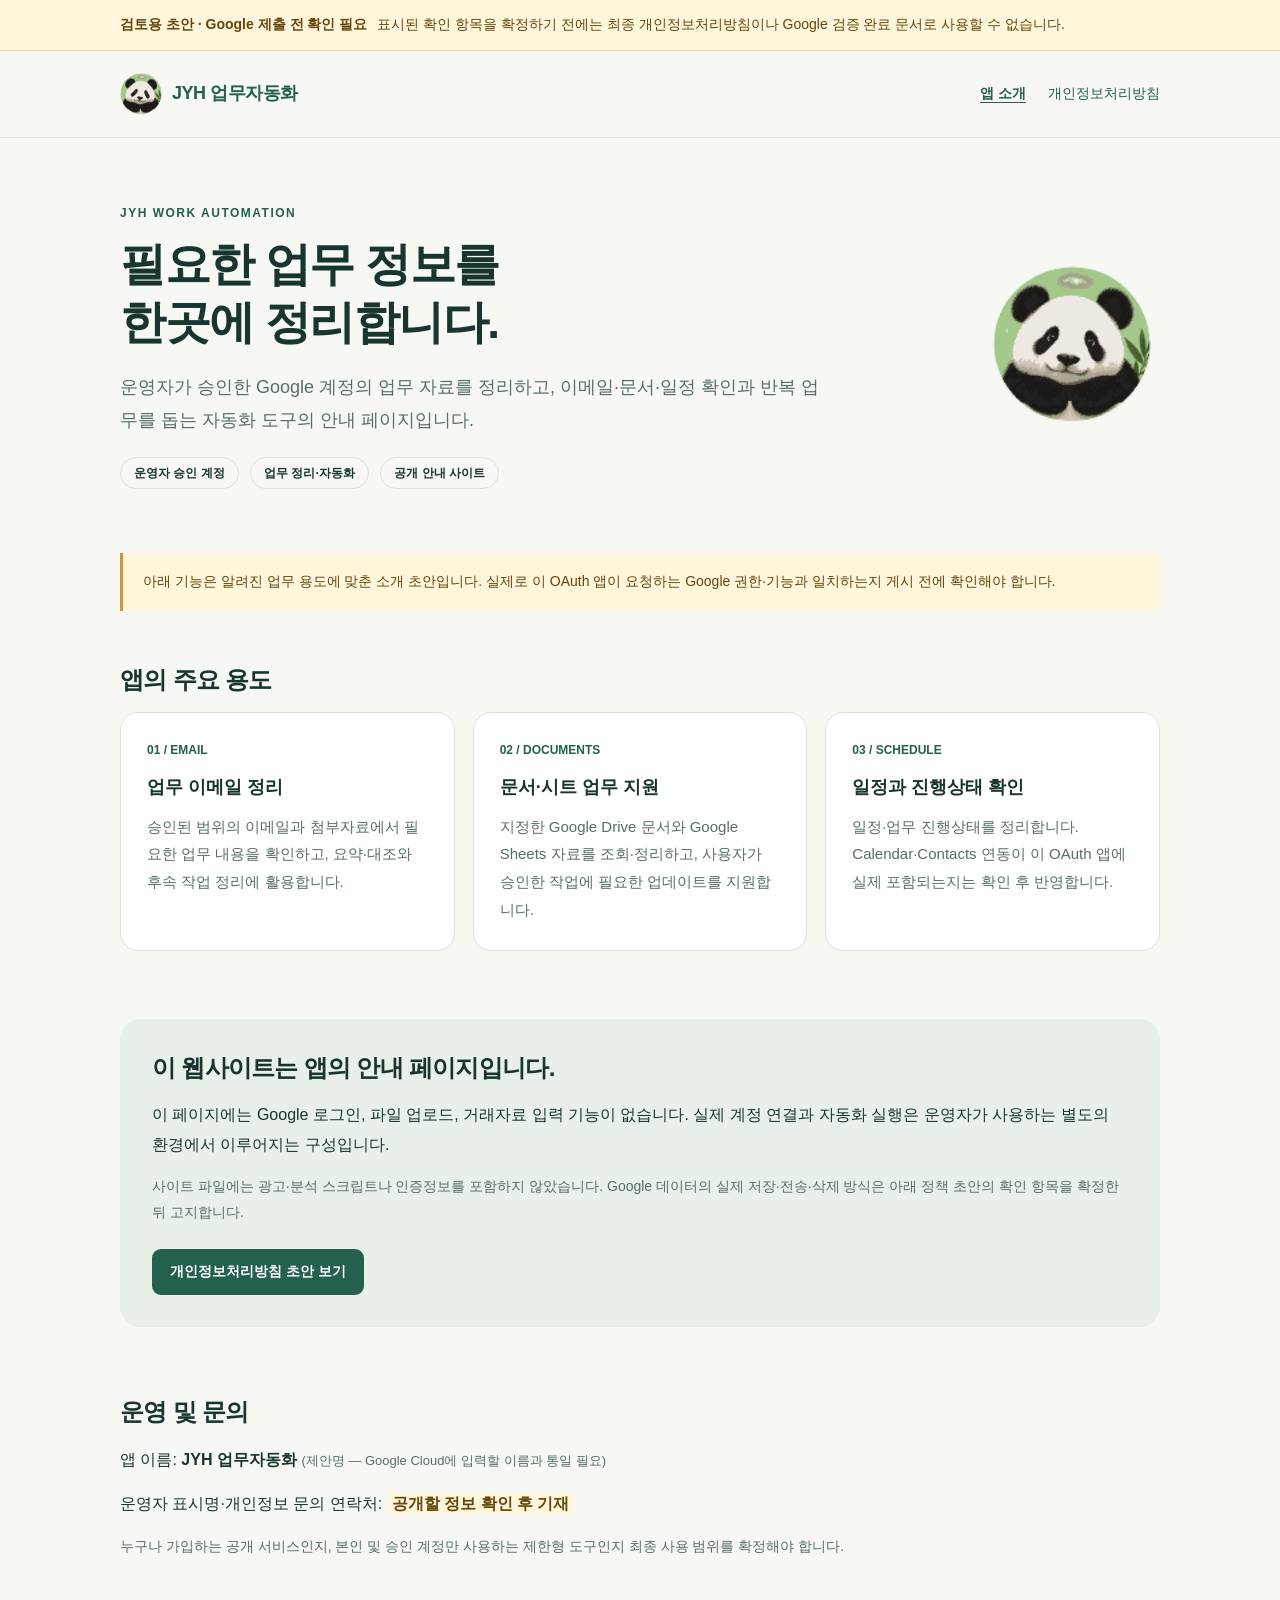
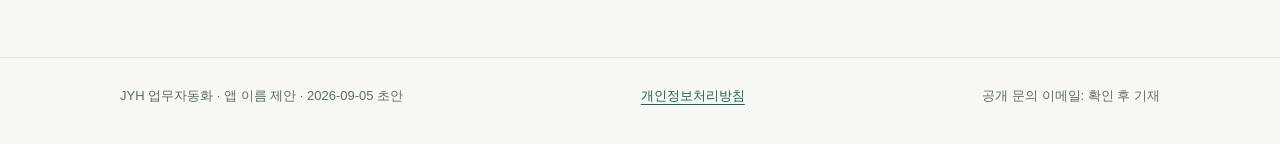
==== index.html @ 29103de3 "Add review-only OAuth information site and panda logo" ====
<!doctype html>
<html lang="ko">
<head>
<meta charset="utf-8">
<meta name="viewport" content="width=device-width,initial-scale=1">
<meta name="robots" content="noindex,nofollow">
<meta name="referrer" content="no-referrer">
<meta name="description" content="JYH 업무자동화 앱 소개 및 개인정보처리방침 검토용 초안">
<title>앱 소개 — 검토용 초안 | JYH 업무자동화</title>
<link rel="stylesheet" href="styles.css">
</head>
<body>
<div class="draft">
<div class="wrap">
<strong>검토용 초안 · Google 제출 전 확인 필요</strong>표시된 확인 항목을 확정하기 전에는 최종 개인정보처리방침이나 Google 검증 완료 문서로 사용할 수 없습니다.</div>
</div>
<header>
<div class="wrap nav">
<a class="brand" href="index.html">
<img src="panda-oauth-120.png" alt="팬더 앱 로고" width="42" height="42">JYH 업무자동화</a>
<nav class="links" aria-label="주 메뉴">
<a href="index.html" aria-current="page">앱 소개</a>
<a href="privacy.html">개인정보처리방침</a>
</nav>
</div>
</header>
<main class="wrap">
<section class="hero">
<div>
<p class="eyebrow">JYH WORK AUTOMATION</p>
<h1>필요한 업무 정보를<br>한곳에 정리합니다.</h1>
<p class="lead">운영자가 승인한 Google 계정의 업무 자료를 정리하고, 이메일·문서·일정 확인과 반복 업무를 돕는 자동화 도구의 안내 페이지입니다.</p>
<span class="badge">운영자 승인 계정</span>
<span class="badge">업무 정리·자동화</span>
<span class="badge">공개 안내 사이트</span>
</div>
<img src="panda-oauth-120.png" width="160" height="160" alt="민트색 원 안의 팬더 로고">
</section>
<div class="note">아래 기능은 알려진 업무 용도에 맞춘 소개 초안입니다. 실제로 이 OAuth 앱이 요청하는 Google 권한·기능과 일치하는지 게시 전에 확인해야 합니다.</div>
<section class="section" aria-labelledby="functions">
<h2 id="functions">앱의 주요 용도</h2>
<div class="grid">
<article class="card">
<div class="num">01 / EMAIL</div>
<h3>업무 이메일 정리</h3>
<p>승인된 범위의 이메일과 첨부자료에서 필요한 업무 내용을 확인하고, 요약·대조와 후속 작업 정리에 활용합니다.</p>
</article>
<article class="card">
<div class="num">02 / DOCUMENTS</div>
<h3>문서·시트 업무 지원</h3>
<p>지정한 Google Drive 문서와 Google Sheets 자료를 조회·정리하고, 사용자가 승인한 작업에 필요한 업데이트를 지원합니다.</p>
</article>
<article class="card">
<div class="num">03 / SCHEDULE</div>
<h3>일정과 진행상태 확인</h3>
<p>일정·업무 진행상태를 정리합니다. Calendar·Contacts 연동이 이 OAuth 앱에 실제 포함되는지는 확인 후 반영합니다.</p>
</article>
</div>
</section>
<section class="section">
<div class="panel">
<h2>이 웹사이트는 앱의 안내 페이지입니다.</h2>
<p>이 페이지에는 Google 로그인, 파일 업로드, 거래자료 입력 기능이 없습니다. 실제 계정 연결과 자동화 실행은 운영자가 사용하는 별도의 환경에서 이루어지는 구성입니다.</p>
<p class="small">사이트 파일에는 광고·분석 스크립트나 인증정보를 포함하지 않았습니다. Google 데이터의 실제 저장·전송·삭제 방식은 아래 정책 초안의 확인 항목을 확정한 뒤 고지합니다.</p>
<a class="button" href="privacy.html">개인정보처리방침 초안 보기</a>
</div>
</section>
<section class="section">
<h2>운영 및 문의</h2>
<p>앱 이름: <strong>JYH 업무자동화</strong> <span class="meta">(제안명 — Google Cloud에 입력할 이름과 통일 필요)</span>
</p>
<p>운영자 표시명·개인정보 문의 연락처: <span class="pending">공개할 정보 확인 후 기재</span>
</p>
<p class="small">누구나 가입하는 공개 서비스인지, 본인 및 승인 계정만 사용하는 제한형 도구인지 최종 사용 범위를 확정해야 합니다.</p>
</section>
</main>
<footer>
<div class="wrap footerrow">
<span>JYH 업무자동화 · 앱 이름 제안 · 2026-09-05 초안</span>
<a href="privacy.html">개인정보처리방침</a>
<span>공개 문의 이메일: 확인 후 기재</span>
</div>
</footer>
</body>
</html>
---- styles.css ----
:root{color-scheme:light;--ink:#19352f;--muted:#576e66;--green:#23604d;--line:#d9e3dc;--bg:#f7f8f3;--paper:#ffffff;--note:#fff6dc;--noteink:#65460b}
*{box-sizing:border-box}html{scroll-behavior:smooth}body{margin:0;background:var(--bg);color:var(--ink);font-family:-apple-system,BlinkMacSystemFont,"Segoe UI","Apple SD Gothic Neo","Malgun Gothic",sans-serif;font-size:16px;line-height:1.85}a{color:var(--green);text-underline-offset:4px}a:focus-visible{outline:3px solid #23604d;outline-offset:5px}.wrap{width:min(100% - 40px,1040px);margin:auto}.draft{background:var(--note);color:var(--noteink);border-bottom:1px solid #ead9a4;font-size:14px;padding:12px 0}.draft strong{display:inline-block;margin-right:10px}header{padding:22px 0;border-bottom:1px solid var(--line)}.nav{display:flex;align-items:center;justify-content:space-between;gap:20px}.brand{font-weight:750;text-decoration:none;font-size:18px;letter-spacing:-.5px;display:flex;align-items:center;gap:10px}.brand img{width:42px;height:42px}.links{display:flex;flex-wrap:wrap;gap:22px}.links a{font-size:14px;text-decoration:none}.links a[aria-current]{text-decoration:underline;font-weight:700}.hero{display:grid;grid-template-columns:1fr 168px;gap:36px;align-items:center;padding:64px 0 46px}.hero img{width:160px;height:160px;border-radius:50%}.eyebrow{font-size:12px;font-weight:750;letter-spacing:1.5px;color:var(--green);margin:0 0 12px}h1{font-size:clamp(30px,4.5vw,46px);line-height:1.25;letter-spacing:-1.5px;margin:0 0 20px}h2{font-size:24px;line-height:1.4;letter-spacing:-.7px;margin:0 0 16px}h3{font-size:18px;line-height:1.5;margin:0 0 12px}p{margin:0 0 15px}.lead{font-size:18px;color:var(--muted);max-width:700px}.meta{font-size:13px;color:var(--muted)}.badge{display:inline-block;border:1px solid var(--line);border-radius:100px;padding:4px 13px;margin:4px 7px 0 0;font-size:12px;font-weight:650}.grid{display:grid;grid-template-columns:repeat(3,1fr);gap:18px}.card{background:var(--paper);border:1px solid var(--line);border-radius:18px;padding:26px}.card p{font-size:15px;color:var(--muted);margin-bottom:0}.num{font-size:12px;font-weight:800;color:var(--green);margin-bottom:12px}.section{padding:34px 0}.panel{background:#e9f0e9;border-radius:20px;padding:32px}.button{display:inline-block;margin-top:8px;background:var(--green);color:white;text-decoration:none;border-radius:9px;padding:10px 18px;font-size:14px;font-weight:700}.note{border-left:3px solid #c89936;background:var(--note);padding:16px 20px;border-radius:0 8px 8px 0;font-size:14px;color:var(--noteink);margin:18px 0}.pending{color:var(--noteink);background:var(--note);font-weight:650;padding:2px 5px;border-radius:4px}.article{max-width:850px}.article section{padding:25px 0;border-bottom:1px solid var(--line)}.article h2{font-size:21px}.table-scroll{overflow-x:auto}table{width:100%;border-collapse:collapse;font-size:14px;margin:18px 0}th,td{text-align:left;vertical-align:top;padding:14px;border-bottom:1px solid var(--line)}th{background:#edf2ed;font-weight:700}td:first-child{min-width:130px;font-weight:650}footer{margin-top:48px;border-top:1px solid var(--line);padding:26px 0 36px;font-size:13px;color:var(--muted)}.footerrow{display:flex;flex-wrap:wrap;justify-content:space-between;gap:12px}.small{font-size:14px;color:var(--muted)}@media(max-width:700px){.wrap{width:min(100% - 32px,1040px)}.nav{align-items:flex-start;flex-direction:column;gap:12px}.hero{grid-template-columns:1fr;gap:18px;padding:40px 0 24px}.hero img{grid-row:1;width:108px;height:108px}.grid{grid-template-columns:1fr}.card{padding:22px}.panel{padding:24px}h1{font-size:34px}.section{padding:24px 0}}@media print{body{background:white}.draft{border:1px solid #999}.button{background:none;color:#000}.nav,.hero img{display:none}a{color:inherit}.card,.panel{break-inside:avoid}}
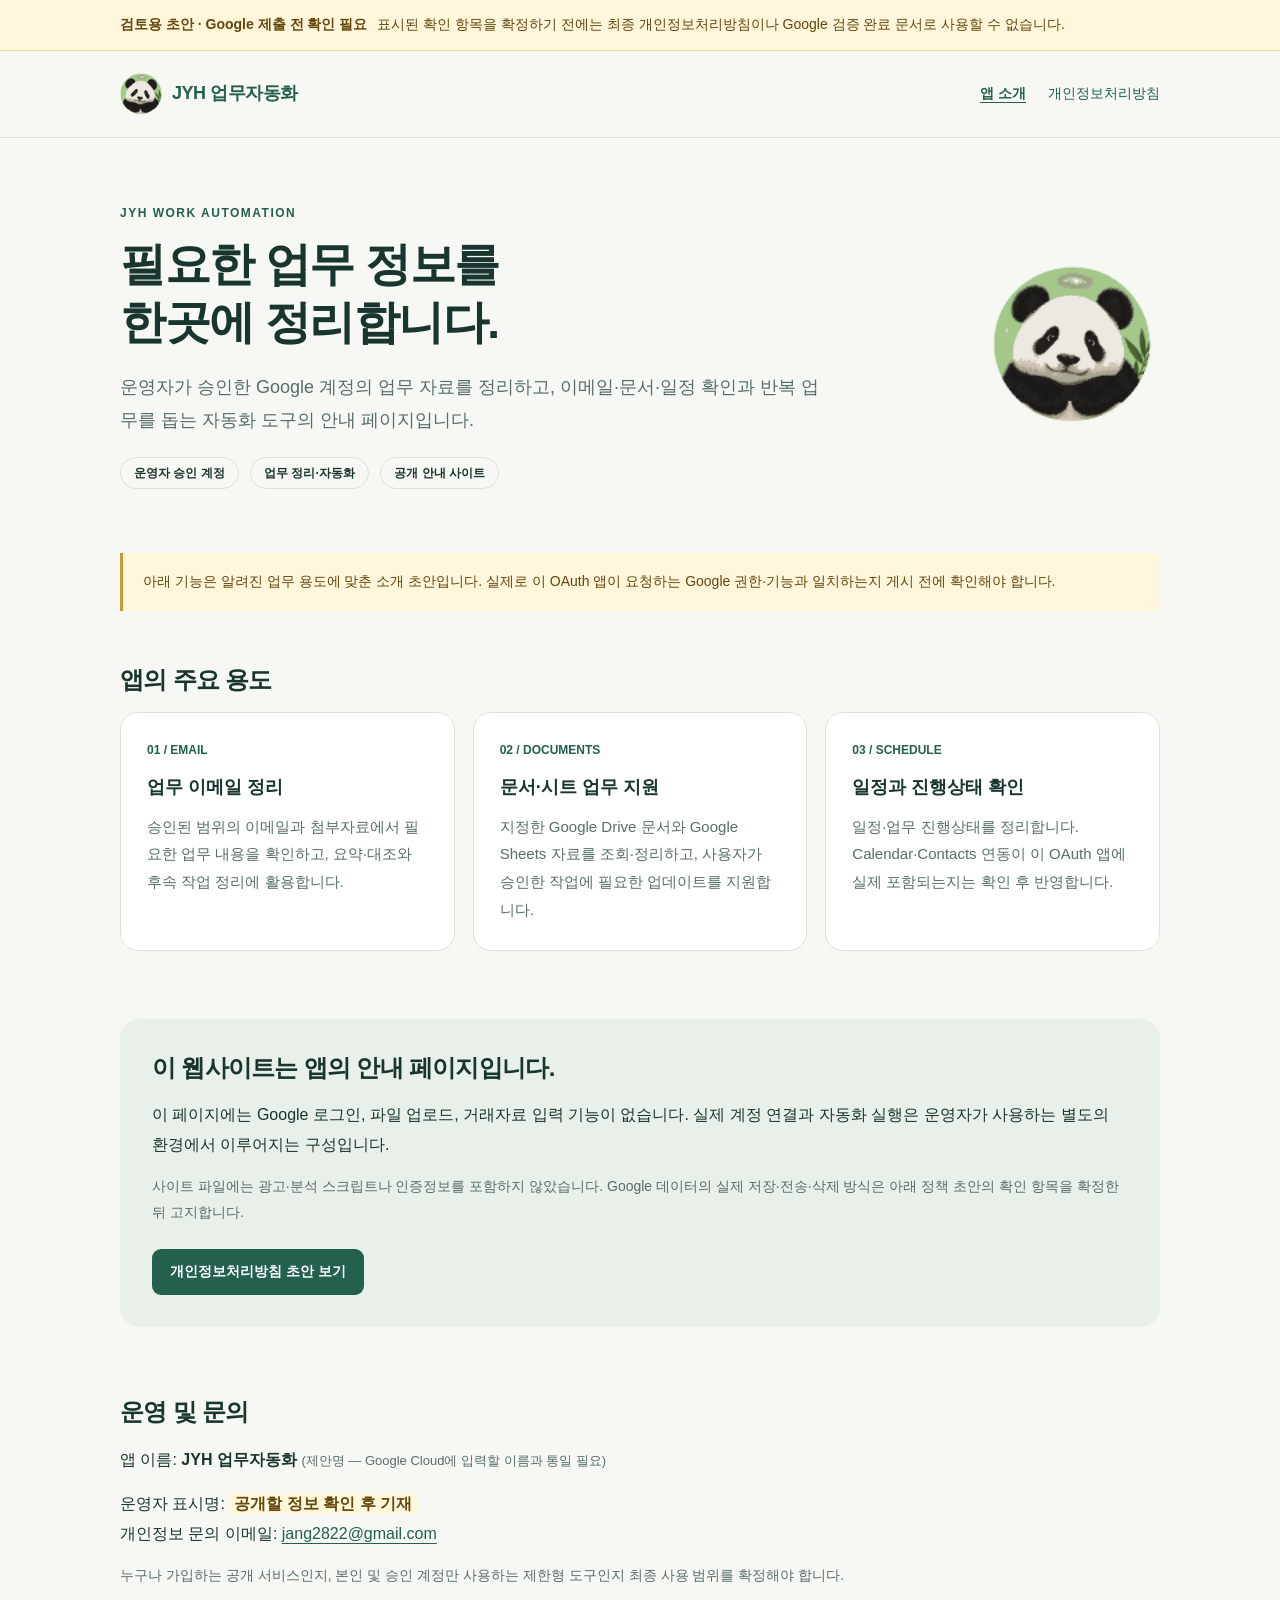
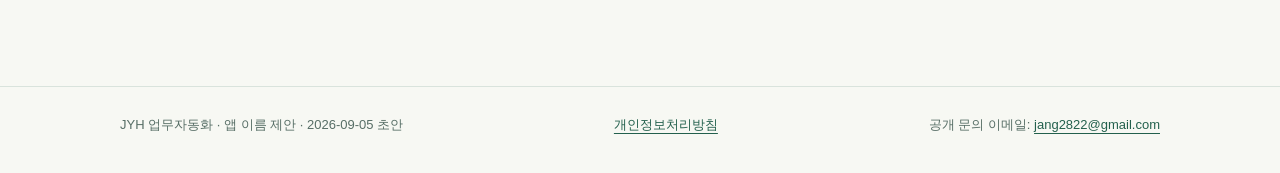
==== commit 35ae7256: "docs: add user-approved public contact email to app homepage" ====
--- a/index.html
+++ b/index.html
@@ -69,7 +69,8 @@
 <h2>운영 및 문의</h2>
 <p>앱 이름: <strong>JYH 업무자동화</strong> <span class="meta">(제안명 — Google Cloud에 입력할 이름과 통일 필요)</span>
 </p>
-<p>운영자 표시명·개인정보 문의 연락처: <span class="pending">공개할 정보 확인 후 기재</span>
+<p>운영자 표시명: <span class="pending">공개할 정보 확인 후 기재</span>
+<br>개인정보 문의 이메일: <a href="mailto:jang2822@gmail.com">jang2822@gmail.com</a>
 </p>
 <p class="small">누구나 가입하는 공개 서비스인지, 본인 및 승인 계정만 사용하는 제한형 도구인지 최종 사용 범위를 확정해야 합니다.</p>
 </section>
@@ -78,7 +79,7 @@
 <div class="wrap footerrow">
 <span>JYH 업무자동화 · 앱 이름 제안 · 2026-09-05 초안</span>
 <a href="privacy.html">개인정보처리방침</a>
-<span>공개 문의 이메일: 확인 후 기재</span>
+<span>공개 문의 이메일: <a href="mailto:jang2822@gmail.com">jang2822@gmail.com</a></span>
 </div>
 </footer>
 </body>
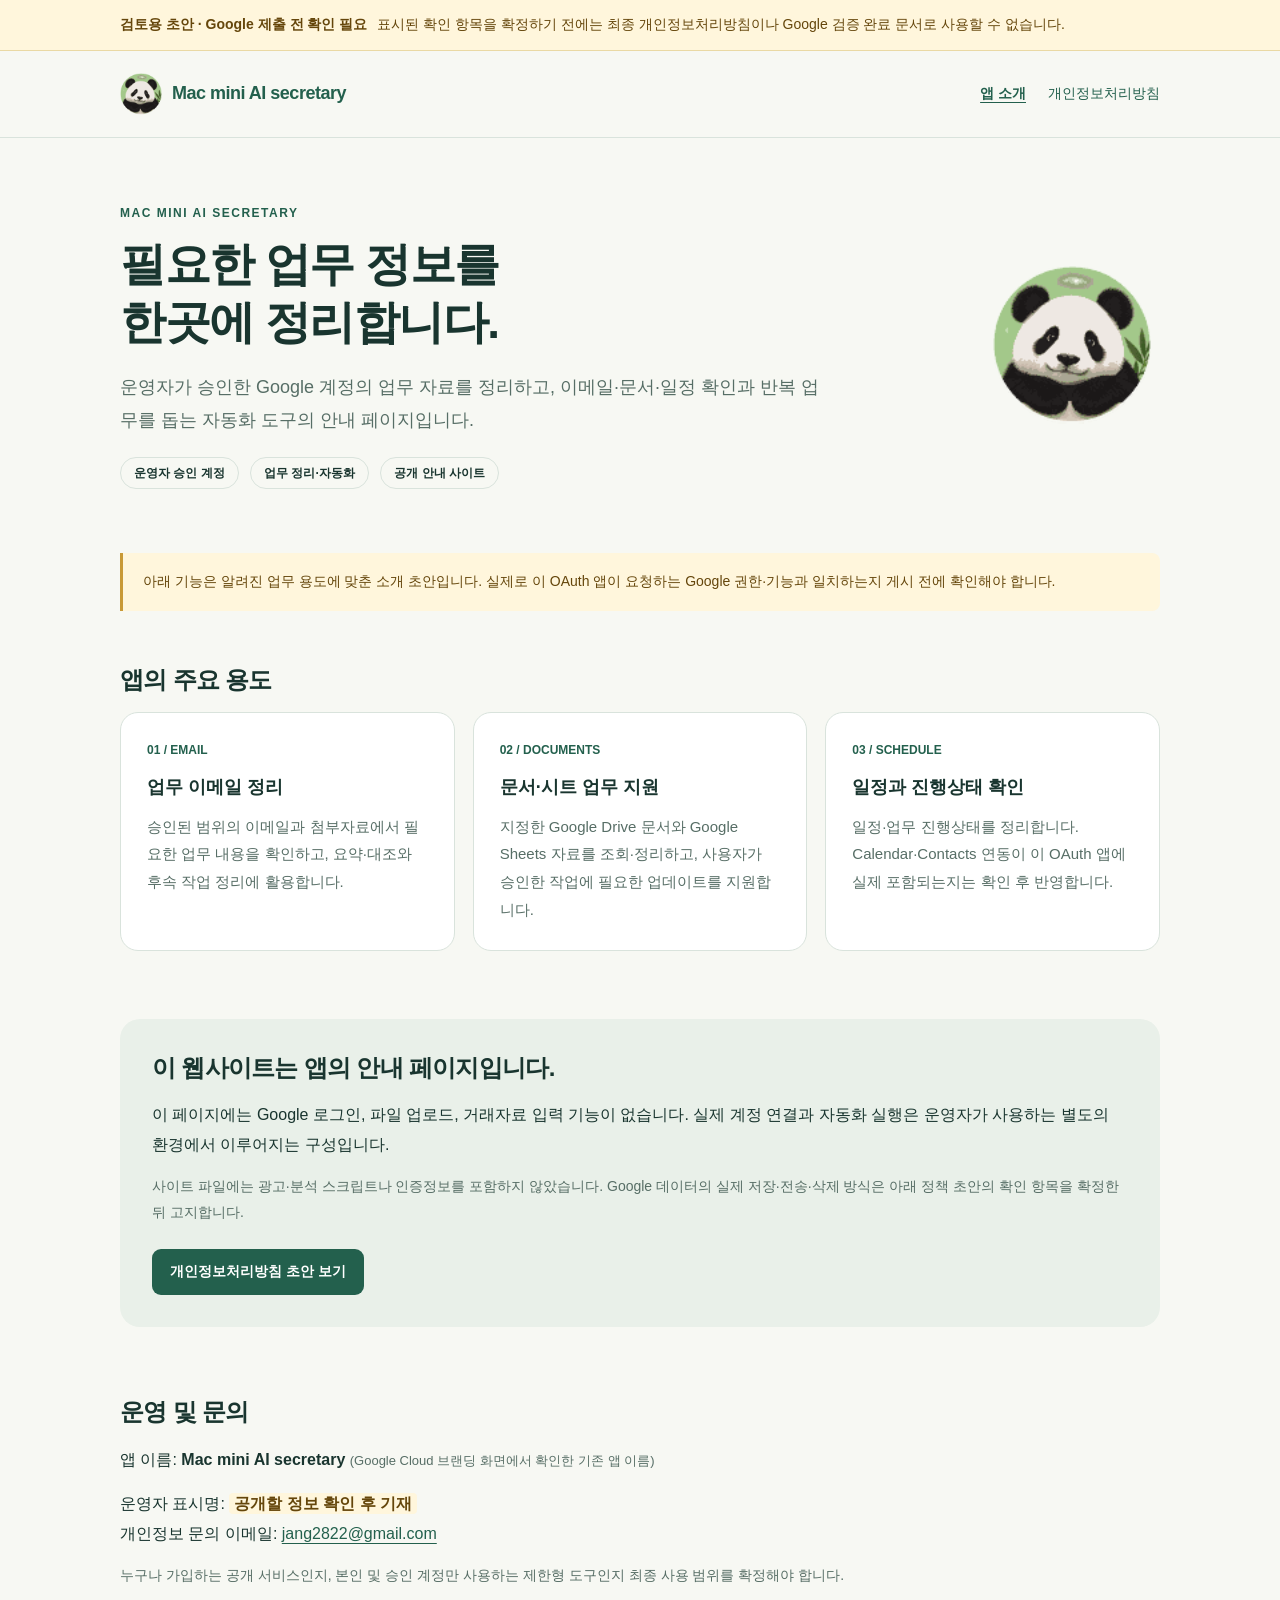
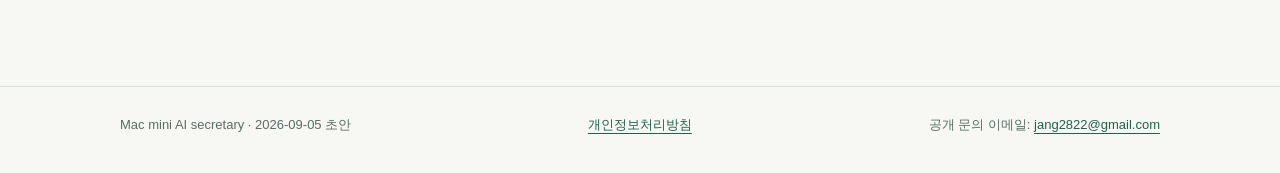
==== commit e6f1fa42: "docs: align homepage app name with confirmed Mac mini AI secretary branding" ====
--- a/index.html
+++ b/index.html
@@ -5,8 +5,8 @@
 <meta name="viewport" content="width=device-width,initial-scale=1">
 <meta name="robots" content="noindex,nofollow">
 <meta name="referrer" content="no-referrer">
-<meta name="description" content="JYH 업무자동화 앱 소개 및 개인정보처리방침 검토용 초안">
-<title>앱 소개 — 검토용 초안 | JYH 업무자동화</title>
+<meta name="description" content="Mac mini AI secretary 앱 소개 및 개인정보처리방침 검토용 초안">
+<title>앱 소개 — 검토용 초안 | Mac mini AI secretary</title>
 <link rel="stylesheet" href="styles.css">
 </head>
 <body>
@@ -17,7 +17,7 @@
 <header>
 <div class="wrap nav">
 <a class="brand" href="index.html">
-<img src="panda-oauth-120.png" alt="팬더 앱 로고" width="42" height="42">JYH 업무자동화</a>
+<img src="panda-oauth-120.png" alt="팬더 앱 로고" width="42" height="42">Mac mini AI secretary</a>
 <nav class="links" aria-label="주 메뉴">
 <a href="index.html" aria-current="page">앱 소개</a>
 <a href="privacy.html">개인정보처리방침</a>
@@ -27,7 +27,7 @@
 <main class="wrap">
 <section class="hero">
 <div>
-<p class="eyebrow">JYH WORK AUTOMATION</p>
+<p class="eyebrow">MAC MINI AI SECRETARY</p>
 <h1>필요한 업무 정보를<br>한곳에 정리합니다.</h1>
 <p class="lead">운영자가 승인한 Google 계정의 업무 자료를 정리하고, 이메일·문서·일정 확인과 반복 업무를 돕는 자동화 도구의 안내 페이지입니다.</p>
 <span class="badge">운영자 승인 계정</span>
@@ -67,7 +67,7 @@
 </section>
 <section class="section">
 <h2>운영 및 문의</h2>
-<p>앱 이름: <strong>JYH 업무자동화</strong> <span class="meta">(제안명 — Google Cloud에 입력할 이름과 통일 필요)</span>
+<p>앱 이름: <strong>Mac mini AI secretary</strong> <span class="meta">(Google Cloud 브랜딩 화면에서 확인한 기존 앱 이름)</span>
 </p>
 <p>운영자 표시명: <span class="pending">공개할 정보 확인 후 기재</span>
 <br>개인정보 문의 이메일: <a href="mailto:jang2822@gmail.com">jang2822@gmail.com</a>
@@ -77,7 +77,7 @@
 </main>
 <footer>
 <div class="wrap footerrow">
-<span>JYH 업무자동화 · 앱 이름 제안 · 2026-09-05 초안</span>
+<span>Mac mini AI secretary · 2026-09-05 초안</span>
 <a href="privacy.html">개인정보처리방침</a>
 <span>공개 문의 이메일: <a href="mailto:jang2822@gmail.com">jang2822@gmail.com</a></span>
 </div>
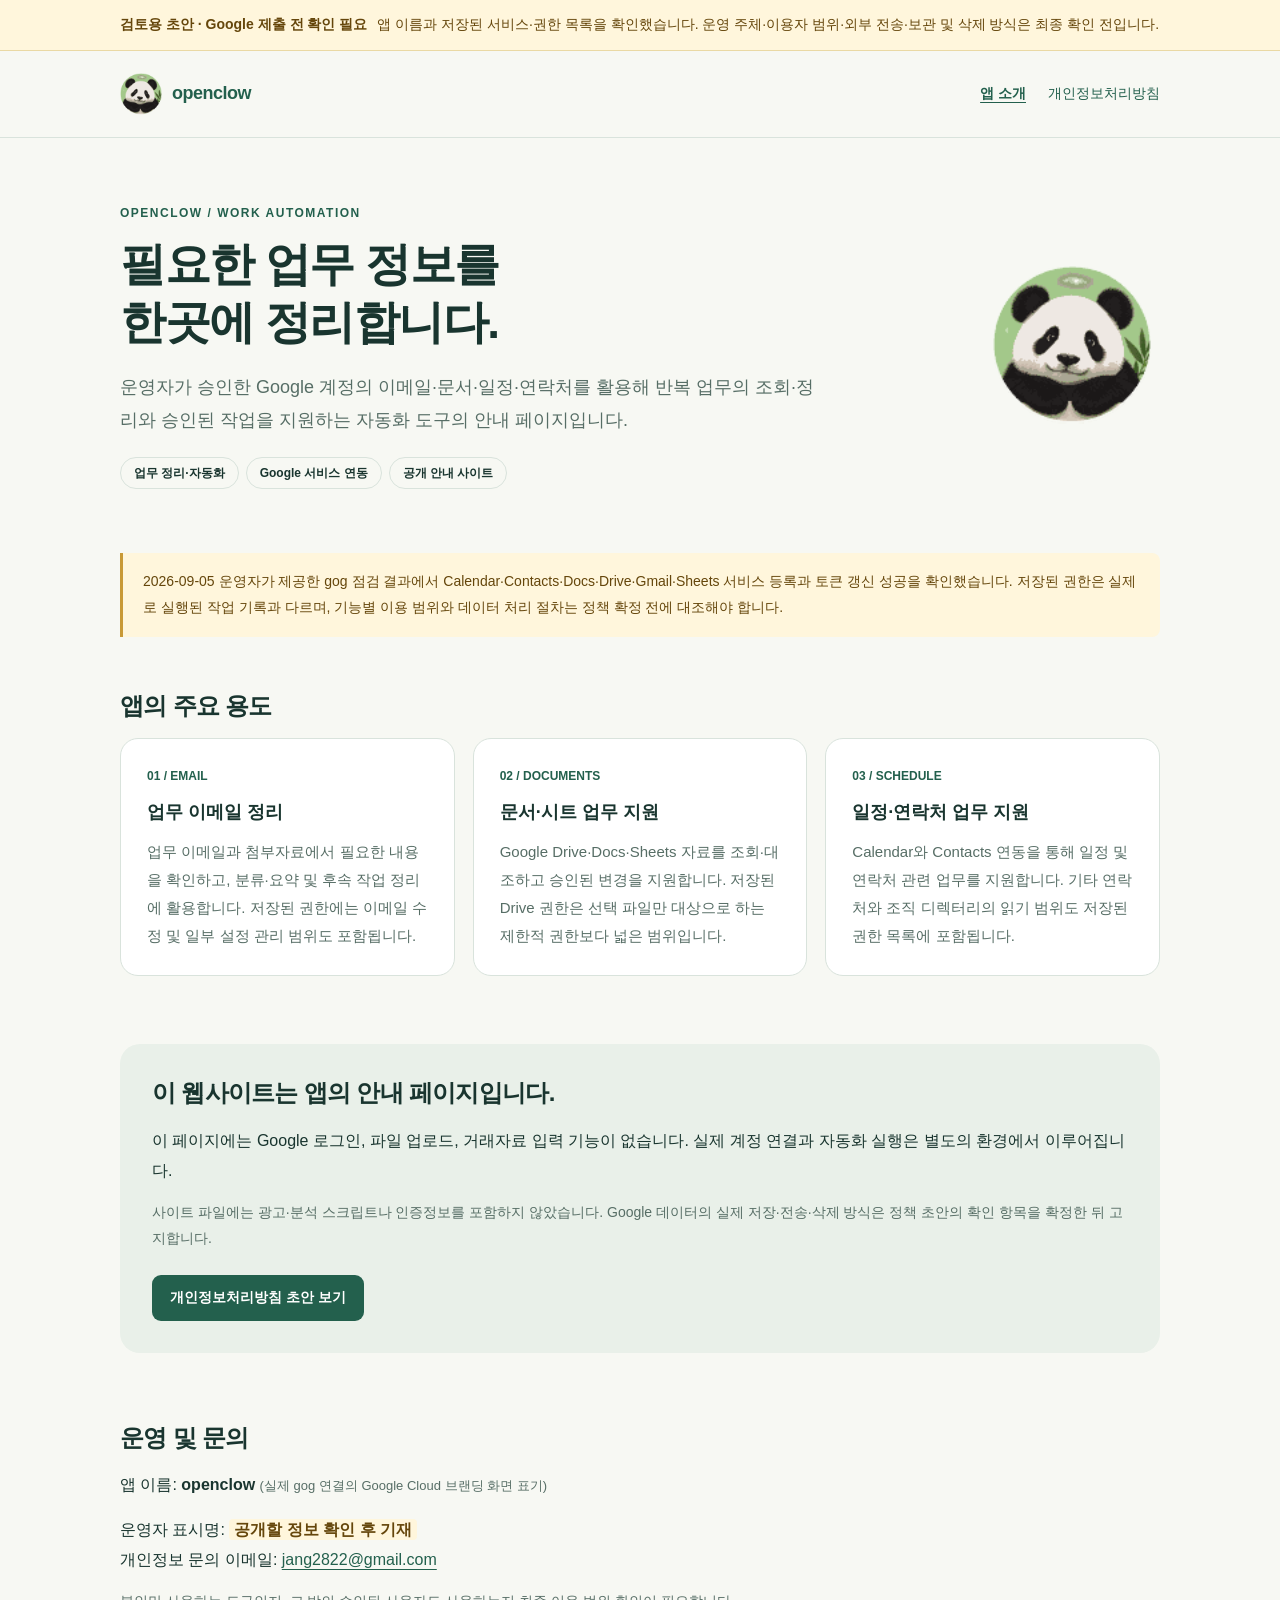
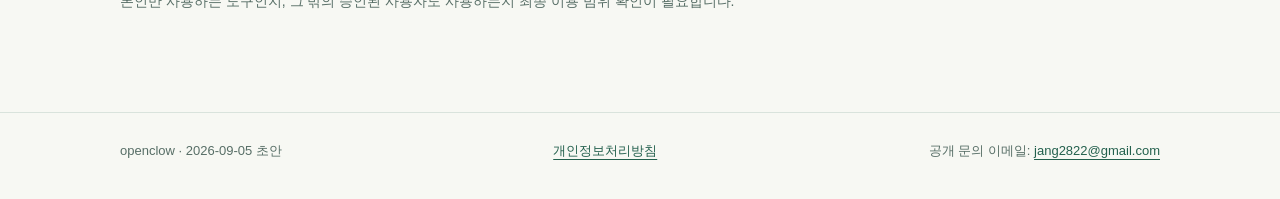
==== commit b67289ed: "docs: align draft site with confirmed gog OAuth app and service scopes" ====
--- a/index.html
+++ b/index.html
@@ -5,82 +5,45 @@
 <meta name="viewport" content="width=device-width,initial-scale=1">
 <meta name="robots" content="noindex,nofollow">
 <meta name="referrer" content="no-referrer">
-<meta name="description" content="Mac mini AI secretary 앱 소개 및 개인정보처리방침 검토용 초안">
-<title>앱 소개 — 검토용 초안 | Mac mini AI secretary</title>
+<meta name="description" content="openclow 앱 소개 및 개인정보처리방침 검토용 초안">
+<title>앱 소개 — 검토용 초안 | openclow</title>
 <link rel="stylesheet" href="styles.css">
 </head>
 <body>
-<div class="draft">
-<div class="wrap">
-<strong>검토용 초안 · Google 제출 전 확인 필요</strong>표시된 확인 항목을 확정하기 전에는 최종 개인정보처리방침이나 Google 검증 완료 문서로 사용할 수 없습니다.</div>
-</div>
+<div class="draft"><div class="wrap"><strong>검토용 초안 · Google 제출 전 확인 필요</strong>앱 이름과 저장된 서비스·권한 목록을 확인했습니다. 운영 주체·이용자 범위·외부 전송·보관 및 삭제 방식은 최종 확인 전입니다.</div></div>
 <header>
 <div class="wrap nav">
-<a class="brand" href="index.html">
-<img src="panda-oauth-120.png" alt="팬더 앱 로고" width="42" height="42">Mac mini AI secretary</a>
-<nav class="links" aria-label="주 메뉴">
-<a href="index.html" aria-current="page">앱 소개</a>
-<a href="privacy.html">개인정보처리방침</a>
-</nav>
+<a class="brand" href="index.html"><img src="panda-oauth-120.png" alt="팬더 앱 로고" width="42" height="42">openclow</a>
+<nav class="links" aria-label="주 메뉴"><a href="index.html" aria-current="page">앱 소개</a><a href="privacy.html">개인정보처리방침</a></nav>
 </div>
 </header>
 <main class="wrap">
 <section class="hero">
 <div>
-<p class="eyebrow">MAC MINI AI SECRETARY</p>
+<p class="eyebrow">OPENCLOW / WORK AUTOMATION</p>
 <h1>필요한 업무 정보를<br>한곳에 정리합니다.</h1>
-<p class="lead">운영자가 승인한 Google 계정의 업무 자료를 정리하고, 이메일·문서·일정 확인과 반복 업무를 돕는 자동화 도구의 안내 페이지입니다.</p>
-<span class="badge">운영자 승인 계정</span>
-<span class="badge">업무 정리·자동화</span>
-<span class="badge">공개 안내 사이트</span>
+<p class="lead">운영자가 승인한 Google 계정의 이메일·문서·일정·연락처를 활용해 반복 업무의 조회·정리와 승인된 작업을 지원하는 자동화 도구의 안내 페이지입니다.</p>
+<span class="badge">업무 정리·자동화</span><span class="badge">Google 서비스 연동</span><span class="badge">공개 안내 사이트</span>
 </div>
 <img src="panda-oauth-120.png" width="160" height="160" alt="민트색 원 안의 팬더 로고">
 </section>
-<div class="note">아래 기능은 알려진 업무 용도에 맞춘 소개 초안입니다. 실제로 이 OAuth 앱이 요청하는 Google 권한·기능과 일치하는지 게시 전에 확인해야 합니다.</div>
+<div class="note">2026-09-05 운영자가 제공한 gog 점검 결과에서 Calendar·Contacts·Docs·Drive·Gmail·Sheets 서비스 등록과 토큰 갱신 성공을 확인했습니다. 저장된 권한은 실제로 실행된 작업 기록과 다르며, 기능별 이용 범위와 데이터 처리 절차는 정책 확정 전에 대조해야 합니다.</div>
 <section class="section" aria-labelledby="functions">
 <h2 id="functions">앱의 주요 용도</h2>
 <div class="grid">
-<article class="card">
-<div class="num">01 / EMAIL</div>
-<h3>업무 이메일 정리</h3>
-<p>승인된 범위의 이메일과 첨부자료에서 필요한 업무 내용을 확인하고, 요약·대조와 후속 작업 정리에 활용합니다.</p>
-</article>
-<article class="card">
-<div class="num">02 / DOCUMENTS</div>
-<h3>문서·시트 업무 지원</h3>
-<p>지정한 Google Drive 문서와 Google Sheets 자료를 조회·정리하고, 사용자가 승인한 작업에 필요한 업데이트를 지원합니다.</p>
-</article>
-<article class="card">
-<div class="num">03 / SCHEDULE</div>
-<h3>일정과 진행상태 확인</h3>
-<p>일정·업무 진행상태를 정리합니다. Calendar·Contacts 연동이 이 OAuth 앱에 실제 포함되는지는 확인 후 반영합니다.</p>
-</article>
+<article class="card"><div class="num">01 / EMAIL</div><h3>업무 이메일 정리</h3><p>업무 이메일과 첨부자료에서 필요한 내용을 확인하고, 분류·요약 및 후속 작업 정리에 활용합니다. 저장된 권한에는 이메일 수정 및 일부 설정 관리 범위도 포함됩니다.</p></article>
+<article class="card"><div class="num">02 / DOCUMENTS</div><h3>문서·시트 업무 지원</h3><p>Google Drive·Docs·Sheets 자료를 조회·대조하고 승인된 변경을 지원합니다. 저장된 Drive 권한은 선택 파일만 대상으로 하는 제한적 권한보다 넓은 범위입니다.</p></article>
+<article class="card"><div class="num">03 / SCHEDULE</div><h3>일정·연락처 업무 지원</h3><p>Calendar와 Contacts 연동을 통해 일정 및 연락처 관련 업무를 지원합니다. 기타 연락처와 조직 디렉터리의 읽기 범위도 저장된 권한 목록에 포함됩니다.</p></article>
 </div>
 </section>
-<section class="section">
-<div class="panel">
-<h2>이 웹사이트는 앱의 안내 페이지입니다.</h2>
-<p>이 페이지에는 Google 로그인, 파일 업로드, 거래자료 입력 기능이 없습니다. 실제 계정 연결과 자동화 실행은 운영자가 사용하는 별도의 환경에서 이루어지는 구성입니다.</p>
-<p class="small">사이트 파일에는 광고·분석 스크립트나 인증정보를 포함하지 않았습니다. Google 데이터의 실제 저장·전송·삭제 방식은 아래 정책 초안의 확인 항목을 확정한 뒤 고지합니다.</p>
-<a class="button" href="privacy.html">개인정보처리방침 초안 보기</a>
-</div>
-</section>
+<section class="section"><div class="panel"><h2>이 웹사이트는 앱의 안내 페이지입니다.</h2><p>이 페이지에는 Google 로그인, 파일 업로드, 거래자료 입력 기능이 없습니다. 실제 계정 연결과 자동화 실행은 별도의 환경에서 이루어집니다.</p><p class="small">사이트 파일에는 광고·분석 스크립트나 인증정보를 포함하지 않았습니다. Google 데이터의 실제 저장·전송·삭제 방식은 정책 초안의 확인 항목을 확정한 뒤 고지합니다.</p><a class="button" href="privacy.html">개인정보처리방침 초안 보기</a></div></section>
 <section class="section">
 <h2>운영 및 문의</h2>
-<p>앱 이름: <strong>Mac mini AI secretary</strong> <span class="meta">(Google Cloud 브랜딩 화면에서 확인한 기존 앱 이름)</span>
-</p>
-<p>운영자 표시명: <span class="pending">공개할 정보 확인 후 기재</span>
-<br>개인정보 문의 이메일: <a href="mailto:jang2822@gmail.com">jang2822@gmail.com</a>
-</p>
-<p class="small">누구나 가입하는 공개 서비스인지, 본인 및 승인 계정만 사용하는 제한형 도구인지 최종 사용 범위를 확정해야 합니다.</p>
+<p>앱 이름: <strong>openclow</strong> <span class="meta">(실제 gog 연결의 Google Cloud 브랜딩 화면 표기)</span></p>
+<p>운영자 표시명: <span class="pending">공개할 정보 확인 후 기재</span><br>개인정보 문의 이메일: <a href="mailto:jang2822@gmail.com">jang2822@gmail.com</a></p>
+<p class="small">본인만 사용하는 도구인지, 그 밖의 승인된 사용자도 사용하는지 최종 이용 범위 확인이 필요합니다.</p>
 </section>
 </main>
-<footer>
-<div class="wrap footerrow">
-<span>Mac mini AI secretary · 2026-09-05 초안</span>
-<a href="privacy.html">개인정보처리방침</a>
-<span>공개 문의 이메일: <a href="mailto:jang2822@gmail.com">jang2822@gmail.com</a></span>
-</div>
-</footer>
+<footer><div class="wrap footerrow"><span>openclow · 2026-09-05 초안</span><a href="privacy.html">개인정보처리방침</a><span>공개 문의 이메일: <a href="mailto:jang2822@gmail.com">jang2822@gmail.com</a></span></div></footer>
 </body>
 </html>
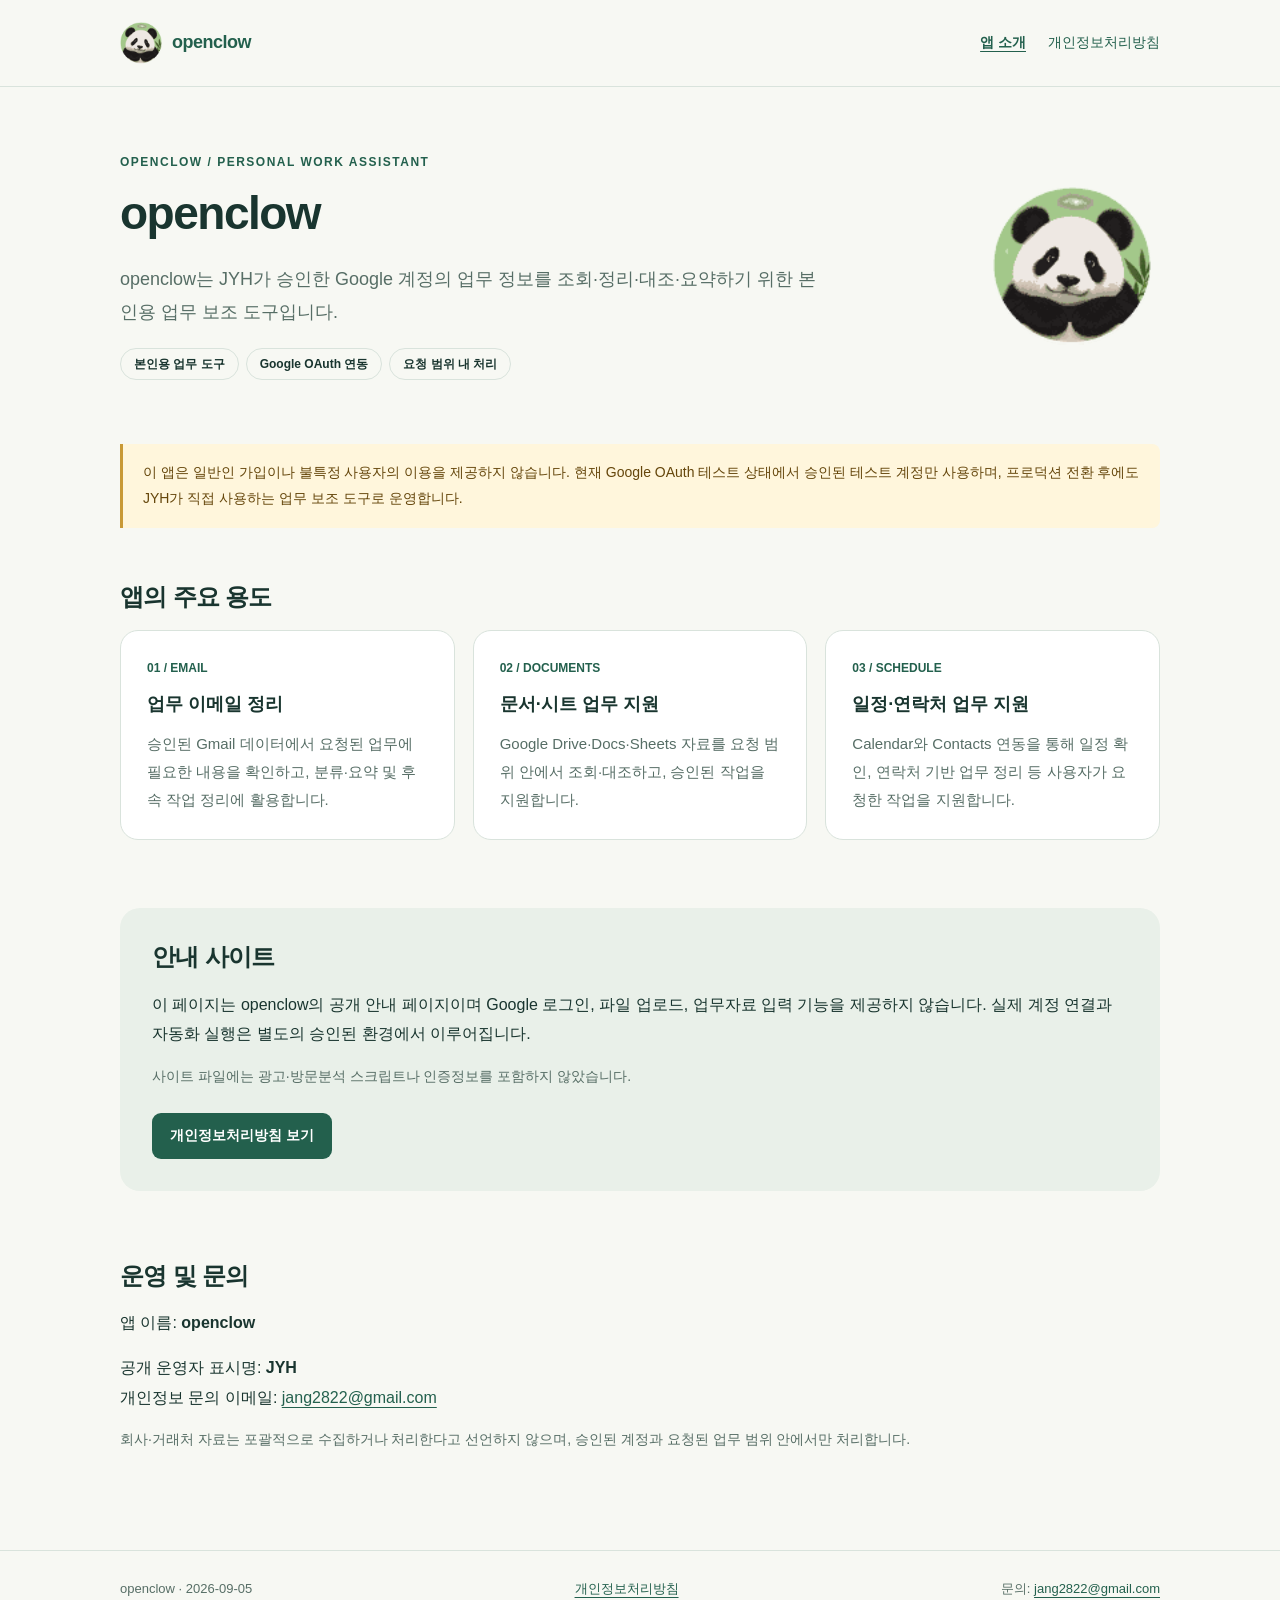
==== commit 14f016c4: "Finalize openclow OAuth policy pages" ====
--- a/index.html
+++ b/index.html
@@ -5,45 +5,44 @@
 <meta name="viewport" content="width=device-width,initial-scale=1">
 <meta name="robots" content="noindex,nofollow">
 <meta name="referrer" content="no-referrer">
-<meta name="description" content="openclow 앱 소개 및 개인정보처리방침 검토용 초안">
-<title>앱 소개 — 검토용 초안 | openclow</title>
+<meta name="description" content="openclow 앱 소개">
+<title>앱 소개 | openclow</title>
 <link rel="stylesheet" href="styles.css">
 </head>
 <body>
-<div class="draft"><div class="wrap"><strong>검토용 초안 · Google 제출 전 확인 필요</strong>앱 이름과 저장된 서비스·권한 목록을 확인했습니다. 운영 주체·이용자 범위·외부 전송·보관 및 삭제 방식은 최종 확인 전입니다.</div></div>
 <header>
 <div class="wrap nav">
-<a class="brand" href="index.html"><img src="panda-oauth-120.png" alt="팬더 앱 로고" width="42" height="42">openclow</a>
+<a class="brand" href="index.html"><img src="panda-oauth-120.png" alt="openclow 로고" width="42" height="42">openclow</a>
 <nav class="links" aria-label="주 메뉴"><a href="index.html" aria-current="page">앱 소개</a><a href="privacy.html">개인정보처리방침</a></nav>
 </div>
 </header>
 <main class="wrap">
 <section class="hero">
 <div>
-<p class="eyebrow">OPENCLOW / WORK AUTOMATION</p>
-<h1>필요한 업무 정보를<br>한곳에 정리합니다.</h1>
-<p class="lead">운영자가 승인한 Google 계정의 이메일·문서·일정·연락처를 활용해 반복 업무의 조회·정리와 승인된 작업을 지원하는 자동화 도구의 안내 페이지입니다.</p>
-<span class="badge">업무 정리·자동화</span><span class="badge">Google 서비스 연동</span><span class="badge">공개 안내 사이트</span>
+<p class="eyebrow">OPENCLOW / PERSONAL WORK ASSISTANT</p>
+<h1>openclow</h1>
+<p class="lead">openclow는 JYH가 승인한 Google 계정의 업무 정보를 조회·정리·대조·요약하기 위한 본인용 업무 보조 도구입니다.</p>
+<span class="badge">본인용 업무 도구</span><span class="badge">Google OAuth 연동</span><span class="badge">요청 범위 내 처리</span>
 </div>
 <img src="panda-oauth-120.png" width="160" height="160" alt="민트색 원 안의 팬더 로고">
 </section>
-<div class="note">2026-09-05 운영자가 제공한 gog 점검 결과에서 Calendar·Contacts·Docs·Drive·Gmail·Sheets 서비스 등록과 토큰 갱신 성공을 확인했습니다. 저장된 권한은 실제로 실행된 작업 기록과 다르며, 기능별 이용 범위와 데이터 처리 절차는 정책 확정 전에 대조해야 합니다.</div>
+<div class="note">이 앱은 일반인 가입이나 불특정 사용자의 이용을 제공하지 않습니다. 현재 Google OAuth 테스트 상태에서 승인된 테스트 계정만 사용하며, 프로덕션 전환 후에도 JYH가 직접 사용하는 업무 보조 도구로 운영합니다.</div>
 <section class="section" aria-labelledby="functions">
 <h2 id="functions">앱의 주요 용도</h2>
 <div class="grid">
-<article class="card"><div class="num">01 / EMAIL</div><h3>업무 이메일 정리</h3><p>업무 이메일과 첨부자료에서 필요한 내용을 확인하고, 분류·요약 및 후속 작업 정리에 활용합니다. 저장된 권한에는 이메일 수정 및 일부 설정 관리 범위도 포함됩니다.</p></article>
-<article class="card"><div class="num">02 / DOCUMENTS</div><h3>문서·시트 업무 지원</h3><p>Google Drive·Docs·Sheets 자료를 조회·대조하고 승인된 변경을 지원합니다. 저장된 Drive 권한은 선택 파일만 대상으로 하는 제한적 권한보다 넓은 범위입니다.</p></article>
-<article class="card"><div class="num">03 / SCHEDULE</div><h3>일정·연락처 업무 지원</h3><p>Calendar와 Contacts 연동을 통해 일정 및 연락처 관련 업무를 지원합니다. 기타 연락처와 조직 디렉터리의 읽기 범위도 저장된 권한 목록에 포함됩니다.</p></article>
+<article class="card"><div class="num">01 / EMAIL</div><h3>업무 이메일 정리</h3><p>승인된 Gmail 데이터에서 요청된 업무에 필요한 내용을 확인하고, 분류·요약 및 후속 작업 정리에 활용합니다.</p></article>
+<article class="card"><div class="num">02 / DOCUMENTS</div><h3>문서·시트 업무 지원</h3><p>Google Drive·Docs·Sheets 자료를 요청 범위 안에서 조회·대조하고, 승인된 작업을 지원합니다.</p></article>
+<article class="card"><div class="num">03 / SCHEDULE</div><h3>일정·연락처 업무 지원</h3><p>Calendar와 Contacts 연동을 통해 일정 확인, 연락처 기반 업무 정리 등 사용자가 요청한 작업을 지원합니다.</p></article>
 </div>
 </section>
-<section class="section"><div class="panel"><h2>이 웹사이트는 앱의 안내 페이지입니다.</h2><p>이 페이지에는 Google 로그인, 파일 업로드, 거래자료 입력 기능이 없습니다. 실제 계정 연결과 자동화 실행은 별도의 환경에서 이루어집니다.</p><p class="small">사이트 파일에는 광고·분석 스크립트나 인증정보를 포함하지 않았습니다. Google 데이터의 실제 저장·전송·삭제 방식은 정책 초안의 확인 항목을 확정한 뒤 고지합니다.</p><a class="button" href="privacy.html">개인정보처리방침 초안 보기</a></div></section>
+<section class="section"><div class="panel"><h2>안내 사이트</h2><p>이 페이지는 openclow의 공개 안내 페이지이며 Google 로그인, 파일 업로드, 업무자료 입력 기능을 제공하지 않습니다. 실제 계정 연결과 자동화 실행은 별도의 승인된 환경에서 이루어집니다.</p><p class="small">사이트 파일에는 광고·방문분석 스크립트나 인증정보를 포함하지 않았습니다.</p><a class="button" href="privacy.html">개인정보처리방침 보기</a></div></section>
 <section class="section">
 <h2>운영 및 문의</h2>
-<p>앱 이름: <strong>openclow</strong> <span class="meta">(실제 gog 연결의 Google Cloud 브랜딩 화면 표기)</span></p>
-<p>운영자 표시명: <span class="pending">공개할 정보 확인 후 기재</span><br>개인정보 문의 이메일: <a href="mailto:jang2822@gmail.com">jang2822@gmail.com</a></p>
-<p class="small">본인만 사용하는 도구인지, 그 밖의 승인된 사용자도 사용하는지 최종 이용 범위 확인이 필요합니다.</p>
+<p>앱 이름: <strong>openclow</strong></p>
+<p>공개 운영자 표시명: <strong>JYH</strong><br>개인정보 문의 이메일: <a href="mailto:jang2822@gmail.com">jang2822@gmail.com</a></p>
+<p class="small">회사·거래처 자료는 포괄적으로 수집하거나 처리한다고 선언하지 않으며, 승인된 계정과 요청된 업무 범위 안에서만 처리합니다.</p>
 </section>
 </main>
-<footer><div class="wrap footerrow"><span>openclow · 2026-09-05 초안</span><a href="privacy.html">개인정보처리방침</a><span>공개 문의 이메일: <a href="mailto:jang2822@gmail.com">jang2822@gmail.com</a></span></div></footer>
+<footer><div class="wrap footerrow"><span>openclow · 2026-09-05</span><a href="privacy.html">개인정보처리방침</a><span>문의: <a href="mailto:jang2822@gmail.com">jang2822@gmail.com</a></span></div></footer>
 </body>
-</html>+</html>
